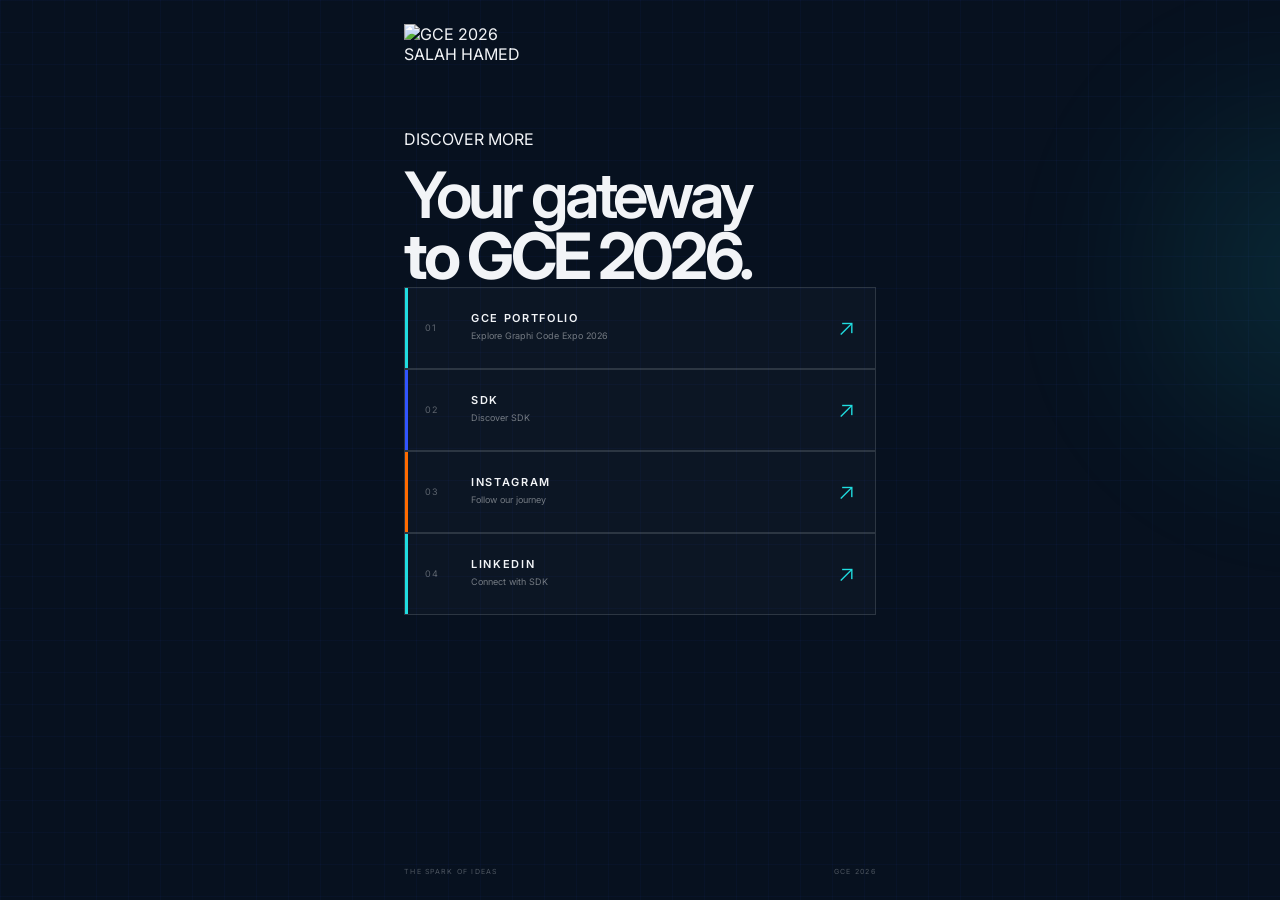
==== salahlinks.html @ 2242f90a "Add files via upload" ====
<!doctype html>
<html lang="en">
  <head>
    <meta charset="UTF-8" />

    <meta name="viewport" content="width=device-width, initial-scale=1.0" />

    <meta name="theme-color" content="#07111F" />

    <title>GCE 2026 | Links</title>

    <link
      rel="icon"
      type="image/png"
      href="https://scontent-hbe1-1.xx.fbcdn.net/v/t1.15752-9/787698137_1831517897818236_8182369018824059308_n.png?_nc_cat=102&ccb=1-7&_nc_sid=9f807c&_nc_ohc=XeSWBOh4yR0Q7kNvwEVqmnD&_nc_oc=Adpr7-3aQEKfItmp2zfW12yiqaC_q4wYTFruab9Id3snpGWXBRl0nUxFTUhHVpcrgMw&_nc_ad=z-m&_nc_cid=1248&_nc_zt=23&_nc_ht=scontent-hbe1-1.xx&_nc_ss=7a22e&oh=03_Q7cD6QGzLgJffLcgdcGRBo9yo8Toq2SpvbhaQdJfiEpIGIKMog&oe=6ABBDB3C"
    />

    <link rel="preconnect" href="https://fonts.googleapis.com" />

    <link rel="preconnect" href="https://fonts.gstatic.com" crossorigin />

    <link
      href="https://fonts.googleapis.com/css2?family=Inter:wght@300;400;500;600;700&display=swap"
      rel="stylesheet"
    />

    <link rel="stylesheet" href="desgin.css" />
  </head>

  <body>
    <div class="background-grid"></div>

    <div class="glow glow-cyan"></div>

    <div class="diagonal-line line-one"></div>
    <div class="diagonal-line line-two"></div>

    <main class="links-page">
      <header class="links-header">
        <img
          src="https://scontent-hbe1-2.xx.fbcdn.net/v/t1.15752-9/788591531_1095493976385363_3473616920174079028_n.png?stp=dst-png_s960x960&_nc_cat=103&ccb=1-7&_nc_sid=9f807c&_nc_ohc=-hZJa-RNmUYQ7kNvwHC8iLD&_nc_oc=AdpKsGOcV7rRD2dzOs-pWelDPlWTFMxN4eYHp_YIHjLfBSj-qISuICACbdO7UoxwBjo&_nc_zt=23&_nc_ht=scontent-hbe1-2.xx&_nc_ss=7baaf&oh=03_Q7cD6QEfod1FWVXDH4_ApTsKprAHFvpnyHkTW-dpoYL6bcHEEg&oe=6ABBD5D6"
          alt="GCE 2026"
          class="gce-logo"
        />

        <p>SALAH HAMED</p>
      </header>

      <section class="links-intro">
        <span> DISCOVER MORE </span>

        <h1>
          Your gateway<br />
          <strong>to GCE 2026.</strong>
        </h1>
      </section>

      <section class="link-list">
        <!-- GCE -->

        <a href="#" class="modern-link" target="_blank">
          <div class="link-left">
            <span class="link-number"> 01 </span>

            <div>
              <strong> GCE PORTFOLIO </strong>

              <small> Explore Graphi Code Expo 2026 </small>
            </div>
          </div>

          <span class="link-icon"> ↗ </span>
        </a>

        <!-- SDK -->

        <a
          href="https://share.google/aYtjC8SzdkEyj0cc7"
          class="modern-link"
          target="_blank"
          rel="noopener"
        >
          <div class="link-left">
            <span class="link-number"> 02 </span>

            <div>
              <strong> SDK </strong>

              <small> Discover SDK </small>
            </div>
          </div>

          <span class="link-icon"> ↗ </span>
        </a>

        <!-- INSTAGRAM -->

        <a
          href="https://www.instagram.com/sdktraining/"
          class="modern-link"
          target="_blank"
          rel="noopener"
        >
          <div class="link-left">
            <span class="link-number"> 03 </span>

            <div>
              <strong> INSTAGRAM </strong>

              <small> Follow our journey </small>
            </div>
          </div>

          <span class="link-icon"> ↗ </span>
        </a>

        <!-- LINKEDIN -->

        <a
          href="https://www.linkedin.com/company/sdk-training-center/"
          class="modern-link"
          target="_blank"
          rel="noopener"
        >
          <div class="link-left">
            <span class="link-number"> 04 </span>

            <div>
              <strong> LINKEDIN </strong>

              <small> Connect with SDK </small>
            </div>
          </div>

          <span class="link-icon"> ↗ </span>
        </a>
      </section>

      <footer>
        <span> THE SPARK OF IDEAS </span>

        <span> GCE 2026 </span>
      </footer>
    </main>

    <script src="script.js"></script>
  </body>
</html>
---- desgin.css ----
/* =========================================
   GCE 2026
   VIP INVITATION
   MODERN MOBILE DESIGN
========================================= */

/* =========================================
   VARIABLES
========================================= */

:root {
  --navy: #07111f;
  --blue: #3155ff;
  --cyan: #20dde0;
  --orange: #ff6b00;
  --white: #f2f4f7;
}

/* =========================================
   RESET
========================================= */

* {
  margin: 0;
  padding: 0;
  box-sizing: border-box;
}

html {
  scroll-behavior: smooth;
}

body {
  min-height: 100vh;
  background: var(--navy);
  color: var(--white);
  font-family: "Inter", sans-serif;
  overflow-x: hidden;
}

/* =========================================
   BACKGROUND GRID
========================================= */

.background-grid {
  position: fixed;
  inset: 0;

  background-image:
    linear-gradient(rgba(49, 85, 255, 0.045) 1px, transparent 1px),
    linear-gradient(90deg, rgba(49, 85, 255, 0.045) 1px, transparent 1px);

  background-size: 32px 32px;

  pointer-events: none;
  z-index: 0;
}

/* =========================================
   GLOW
========================================= */

.glow {
  position: fixed;

  border-radius: 50%;

  filter: blur(100px);

  pointer-events: none;

  z-index: 0;

  opacity: 0.15;
}

.glow-cyan {
  width: 280px;
  height: 280px;

  background: var(--cyan);

  top: 15%;
  right: -180px;
}

.glow-blue {
  width: 250px;
  height: 250px;

  background: var(--blue);

  bottom: 10%;
  left: -180px;
}

/* =========================================
   MAIN INVITATION
========================================= */

.invitation {
  position: relative;

  z-index: 2;

  width: min(100%, 520px);

  min-height: 100vh;

  margin: auto;

  padding: 28px 24px 22px;

  display: flex;

  flex-direction: column;
}

/* =========================================
   TOP BAR
========================================= */

.top-bar {
  display: flex;

  align-items: center;

  justify-content: space-between;

  padding-bottom: 22px;

  border-bottom: 1px solid rgba(242, 244, 247, 0.12);
}

.gce-logo {
  width: 112px;

  height: auto;

  object-fit: contain;
}

.year {
  font-size: 10px;

  letter-spacing: 0.25em;

  color: rgba(242, 244, 247, 0.55);
}

/* =========================================
   INTRO
========================================= */

.intro {
  padding-top: 55px;
}

.eyebrow {
  font-size: 9px;

  letter-spacing: 0.25em;

  color: var(--cyan);

  margin-bottom: 15px;
}

.intro h1 {
  font-size: clamp(42px, 12vw, 62px);

  line-height: 0.95;

  font-weight: 600;

  letter-spacing: -0.055em;
}

.intro h1 span {
  display: block;

  color: var(--white);
}

.brief {
  max-width: 390px;

  margin-top: 22px;

  font-size: 12px;

  line-height: 1.8;

  color: rgba(242, 244, 247, 0.62);
}

.brief strong {
  color: var(--white);

  font-weight: 500;
}

/* =========================================
   GUEST SECTION
========================================= */

.guest {
  margin-top: 35px;

  position: relative;
}

/* =========================================
   IMAGE CARD
========================================= */

.image-wrapper {
  position: relative;

  width: 100%;

  height: 350px;

  display: flex;

  align-items: center;

  justify-content: center;

  overflow: hidden;

  border: 1px solid rgba(32, 221, 224, 0.55);

  border-radius: 7px;

  background: rgba(7, 17, 31, 0.35);
}

/* =========================================
   DOT PATTERN
========================================= */

.image-wrapper::before {
  content: "";

  position: absolute;

  top: 22px;
  left: 20px;

  width: 70px;
  height: 55px;

  background-image: radial-gradient(var(--cyan) 1.2px, transparent 1.2px);

  background-size: 18px 18px;

  opacity: 0.7;

  z-index: 1;
}

/* =========================================
   CIRCULAR IMAGE
========================================= */

.guest-image {
  position: absolute;

  top: 32px;
  left: 50%;

  transform: translateX(-50%);

  width: 180px;
  height: 180px;

  object-fit: cover;

  object-position: center;

  border-radius: 50%;

  border: 1px solid var(--cyan);

  z-index: 3;

  box-shadow:
    0 0 0 1px rgba(49, 85, 255, 0.4),
    0 0 25px rgba(32, 221, 224, 0.12);

  transition: transform 0.4s ease;
}

/* =========================================
   CIRCULAR FRAME
========================================= */

.image-frame {
  position: absolute;

  top: 26px;
  left: 50%;

  transform: translateX(-50%);

  width: 192px;
  height: 192px;

  border-radius: 50%;

  border: 1px solid rgba(32, 221, 224, 0.35);

  z-index: 2;

  pointer-events: none;
}

/* =========================================
   CYAN DOT
========================================= */

.image-frame::after {
  content: "";

  position: absolute;

  width: 7px;
  height: 7px;

  border-radius: 50%;

  background: var(--cyan);

  right: 9px;
  top: 20px;

  box-shadow: 0 0 10px var(--cyan);
}

/* =========================================
   ORANGE CORNER
========================================= */

.image-accent {
  position: absolute;

  width: 65px;
  height: 65px;

  right: 0;
  bottom: 0;

  border-right: 2px solid var(--orange);

  border-bottom: 2px solid var(--orange);

  z-index: 4;
}

/* =========================================
   GUEST INFO
========================================= */

.guest-info {
  position: absolute;

  left: 0;
  right: 0;

  bottom: 25px;

  margin: 0;

  text-align: center;

  z-index: 5;
}

.guest-label {
  display: inline-block;

  padding: 7px 14px;

  background: var(--blue);

  font-size: 8px;

  letter-spacing: 0.16em;

  font-weight: 600;
}

.guest-info h2 {
  margin-top: 13px;

  font-size: 27px;

  letter-spacing: -0.03em;
}

.guest-info p {
  margin-top: 5px;

  font-size: 11px;

  color: rgba(242, 244, 247, 0.55);
}

/* =========================================
   LINKS BUTTON
========================================= */

.links-section {
  margin-top: 38px;
}

.links-button {
  position: relative;

  display: flex;

  align-items: center;

  justify-content: space-between;

  padding: 18px 20px;

  text-decoration: none;

  color: var(--white);

  border: 1px solid rgba(32, 221, 224, 0.35);

  background: rgba(7, 17, 31, 0.65);

  transition: 0.3s ease;
}

.links-button::before {
  content: "";

  position: absolute;

  left: 0;
  top: 0;

  width: 4px;
  height: 100%;

  background: var(--cyan);
}

.links-button span {
  font-size: 10px;

  letter-spacing: 0.2em;

  font-weight: 600;
}

.links-button strong {
  font-size: 21px;

  font-weight: 400;

  color: var(--cyan);
}

.links-button:hover {
  background: rgba(49, 85, 255, 0.12);

  transform: translateY(-2px);
}

/* =========================================
   FOOTER
========================================= */

footer {
  margin-top: auto;

  padding-top: 45px;

  display: flex;

  justify-content: space-between;

  gap: 20px;

  font-size: 7px;

  letter-spacing: 0.18em;

  color: rgba(242, 244, 247, 0.3);
}

/* =========================================
   LINKS PAGE
========================================= */

.links-page {
  position: relative;

  z-index: 2;

  width: min(100%, 520px);

  min-height: 100vh;

  margin: auto;

  padding: 24px;

  display: flex;

  flex-direction: column;
}

.links-glow {
  position: fixed;

  width: 280px;
  height: 280px;

  top: 25%;
  right: -190px;

  border-radius: 50%;

  background: var(--cyan);

  filter: blur(120px);

  opacity: 0.08;

  pointer-events: none;
}

.links-top {
  display: grid;

  grid-template-columns: 40px 1fr 40px;

  align-items: center;

  padding-bottom: 22px;

  border-bottom: 1px solid rgba(242, 244, 247, 0.12);
}

.links-logo {
  width: 105px;

  justify-self: center;
}

.links-year {
  font-size: 8px;

  letter-spacing: 0.2em;

  color: rgba(242, 244, 247, 0.4);

  justify-self: end;
}

.back-button {
  width: 34px;
  height: 34px;

  display: grid;

  place-items: center;

  border: 1px solid rgba(32, 221, 224, 0.3);

  color: var(--cyan);

  text-decoration: none;

  font-size: 17px;

  transition: 0.25s ease;
}

.back-button:hover {
  background: rgba(32, 221, 224, 0.08);

  transform: translateX(-3px);
}

/* =========================================
   LINKS INTRO
========================================= */

.links-intro {
  padding-top: 65px;
}

.links-intro > p {
  font-size: 9px;

  letter-spacing: 0.28em;

  color: var(--cyan);
}

.links-intro h1 {
  margin-top: 16px;

  font-size: clamp(48px, 13vw, 64px);

  line-height: 0.95;

  letter-spacing: -0.06em;

  font-weight: 600;
}

.links-intro h1 span {
  color: var(--cyan);
}

.intro-line {
  width: 55px;

  height: 2px;

  margin-top: 22px;

  background: var(--orange);
}

.links-intro small {
  display: block;

  max-width: 330px;

  margin-top: 18px;

  font-size: 11px;

  line-height: 1.7;

  color: rgba(242, 244, 247, 0.5);
}

/* =========================================
   LINKS LIST
========================================= */

.links-list {
  margin-top: 78px;

  display: flex;
  flex-direction: column;

  gap: 0;
}

/* =========================================
   LINK CARD
========================================= */

.modern-link {
  position: relative;

  width: 100%;
  min-height: 92px;

  padding: 18px 22px 18px 28px;

  display: flex;
  align-items: center;

  text-decoration: none !important;

  color: var(--white) !important;

  border: 1px solid rgba(242, 244, 247, 0.14);

  background: rgba(242, 244, 247, 0.025);

  overflow: hidden;

  transition: 0.3s ease;
}

/* الخط الجانبي */

.modern-link::before {
  content: "";

  position: absolute;

  left: 0;
  top: 0;

  width: 4px;
  height: 100%;

  background: var(--cyan);
}

.modern-link:nth-child(2)::before {
  background: var(--blue);
}

.modern-link:nth-child(3)::before {
  background: var(--orange);
}

.modern-link:nth-child(4)::before {
  background: var(--cyan);
}

/* =========================================
   LEFT CONTENT
========================================= */

.link-left {
  width: 100%;

  display: flex;

  align-items: center;

  justify-content: flex-start;

  gap: 24px;

  min-width: 0;
}

/* =========================================
   NUMBER
========================================= */

.link-number {
  flex: 0 0 28px;

  font-size: 12px;

  letter-spacing: 0.05em;

  color: rgba(242, 244, 247, 0.55);

  text-align: left;
}

/* =========================================
   TEXT
========================================= */

.link-left > div {
  min-width: 0;

  flex: 1;

  display: flex;

  flex-direction: column;

  align-items: flex-start;

  justify-content: center;

  gap: 6px;
}

/* العنوان */

.link-left strong {
  display: block;

  font-size: 12px;

  line-height: 1.2;

  letter-spacing: 0.08em;

  font-weight: 700;

  color: var(--white);
}

/* الوصف */

.link-left small {
  display: block;

  font-size: 9px;

  line-height: 1.4;

  color: rgba(242, 244, 247, 0.45);
}

/* =========================================
   ARROW
========================================= */

.link-icon {
  flex: 0 0 auto;

  margin-left: 15px;

  font-size: 22px;

  line-height: 1;

  color: var(--cyan);

  transition: 0.25s ease;
}

.modern-link:hover .link-icon {
  transform: translate(3px, -3px);
}

/* =========================================
   HOVER
========================================= */

.modern-link:hover {
  background: rgba(32, 221, 224, 0.04);

  border-color: rgba(32, 221, 224, 0.4);

  transform: translateX(4px);
}

/* =========================================
   MOBILE
========================================= */

@media (max-width: 480px) {
  .modern-link {
    min-height: 86px;

    padding: 16px 16px 16px 22px;
  }

  .link-left {
    gap: 18px;
  }

  .link-number {
    flex-basis: 22px;

    font-size: 10px;
  }

  .link-left strong {
    font-size: 11px;
  }

  .link-left small {
    font-size: 8px;
  }

  .link-icon {
    margin-left: 10px;

    font-size: 19px;
  }
}

/* =========================================
   LINKS FOOTER
========================================= */

.links-footer {
  margin-top: auto;

  padding-top: 50px;
}

.footer-line {
  width: 100%;

  height: 1px;

  margin-bottom: 15px;

  background: rgba(242, 244, 247, 0.08);
}

.links-footer > div:last-child {
  display: flex;

  justify-content: space-between;
}

.links-footer span {
  font-size: 7px;

  letter-spacing: 0.18em;

  color: rgba(242, 244, 247, 0.3);
}

/* =========================================
   DESKTOP
========================================= */

@media (min-width: 700px) {
  .invitation {
    padding-top: 40px;
    padding-bottom: 30px;
  }

  .guest {
    margin-top: 45px;
  }
}

/* =========================================
   MODERN LINKS
========================================= */

.links-list {
  margin-top: 48px;

  display: flex;
  flex-direction: column;

  gap: 12px;
}

.modern-link {
  position: relative;

  width: 100%;
  min-height: 82px;

  padding: 18px 20px;

  display: flex;
  align-items: center;
  justify-content: space-between;

  text-decoration: none !important;

  color: #f2f4f7 !important;

  border: 1px solid rgba(242, 244, 247, 0.14);

  background: rgba(242, 244, 247, 0.025);

  overflow: hidden;

  transition: 0.3s ease;
}

.modern-link::before {
  content: "";

  position: absolute;

  left: 0;
  top: 0;

  width: 3px;
  height: 100%;

  background: #20dde0;
}

.modern-link:nth-child(2)::before {
  background: #3155ff;
}

.modern-link:nth-child(3)::before {
  background: #ff6b00;
}

.modern-link:nth-child(4)::before {
  background: #20dde0;
}

.modern-link:hover {
  transform: translateX(5px);

  border-color: rgba(32, 221, 224, 0.5);

  background: rgba(32, 221, 224, 0.04);
}

.link-left {
  display: flex;

  align-items: center;

  gap: 18px;
}

.link-number {
  min-width: 24px;

  font-size: 9px;

  color: rgba(242, 244, 247, 0.35);

  letter-spacing: 0.1em;
}

.link-left div {
  display: flex;

  flex-direction: column;

  gap: 5px;
}

.link-left strong {
  font-size: 11px;

  font-weight: 600;

  letter-spacing: 0.15em;

  color: #f2f4f7;
}

.link-left small {
  font-size: 9px;

  color: rgba(242, 244, 247, 0.45);
}

.link-icon {
  font-size: 23px;

  font-weight: 300;

  color: #20dde0;

  transition: 0.25s ease;
}

.modern-link:hover .link-icon {
  transform: translate(3px, -3px);
}
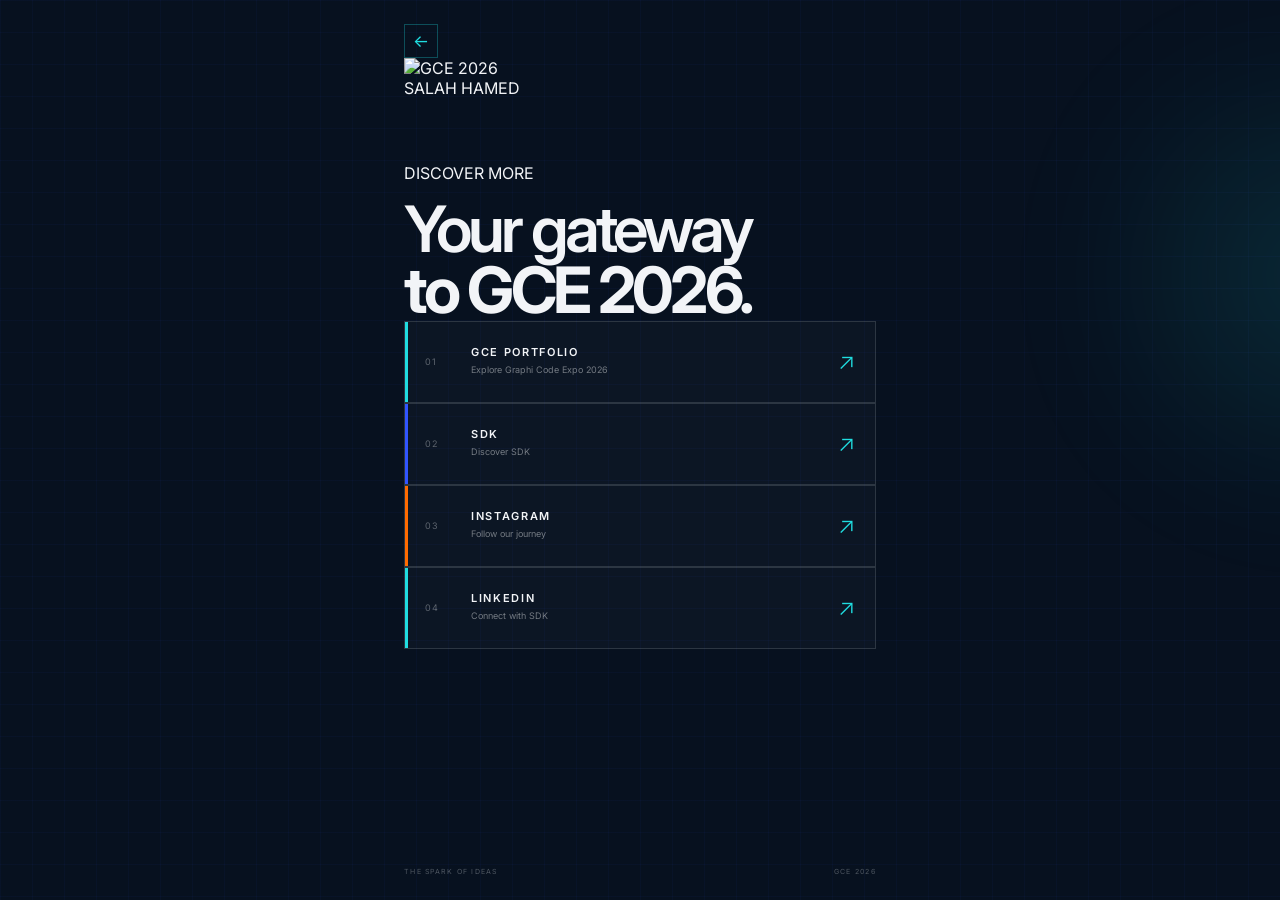
==== commit ef2fcf04: "Add back button to salahlinks.html Added a back button to navigate to the index page." ====
--- a/salahlinks.html
+++ b/salahlinks.html
@@ -37,6 +37,8 @@
 
     <main class="links-page">
       <header class="links-header">
+<a href="index.html" class="back-button"> ← </a>
+        
         <img
           src="https://scontent-hbe1-2.xx.fbcdn.net/v/t1.15752-9/788591531_1095493976385363_3473616920174079028_n.png?stp=dst-png_s960x960&_nc_cat=103&ccb=1-7&_nc_sid=9f807c&_nc_ohc=-hZJa-RNmUYQ7kNvwHC8iLD&_nc_oc=AdpKsGOcV7rRD2dzOs-pWelDPlWTFMxN4eYHp_YIHjLfBSj-qISuICACbdO7UoxwBjo&_nc_zt=23&_nc_ht=scontent-hbe1-2.xx&_nc_ss=7baaf&oh=03_Q7cD6QEfod1FWVXDH4_ApTsKprAHFvpnyHkTW-dpoYL6bcHEEg&oe=6ABBD5D6"
           alt="GCE 2026"
